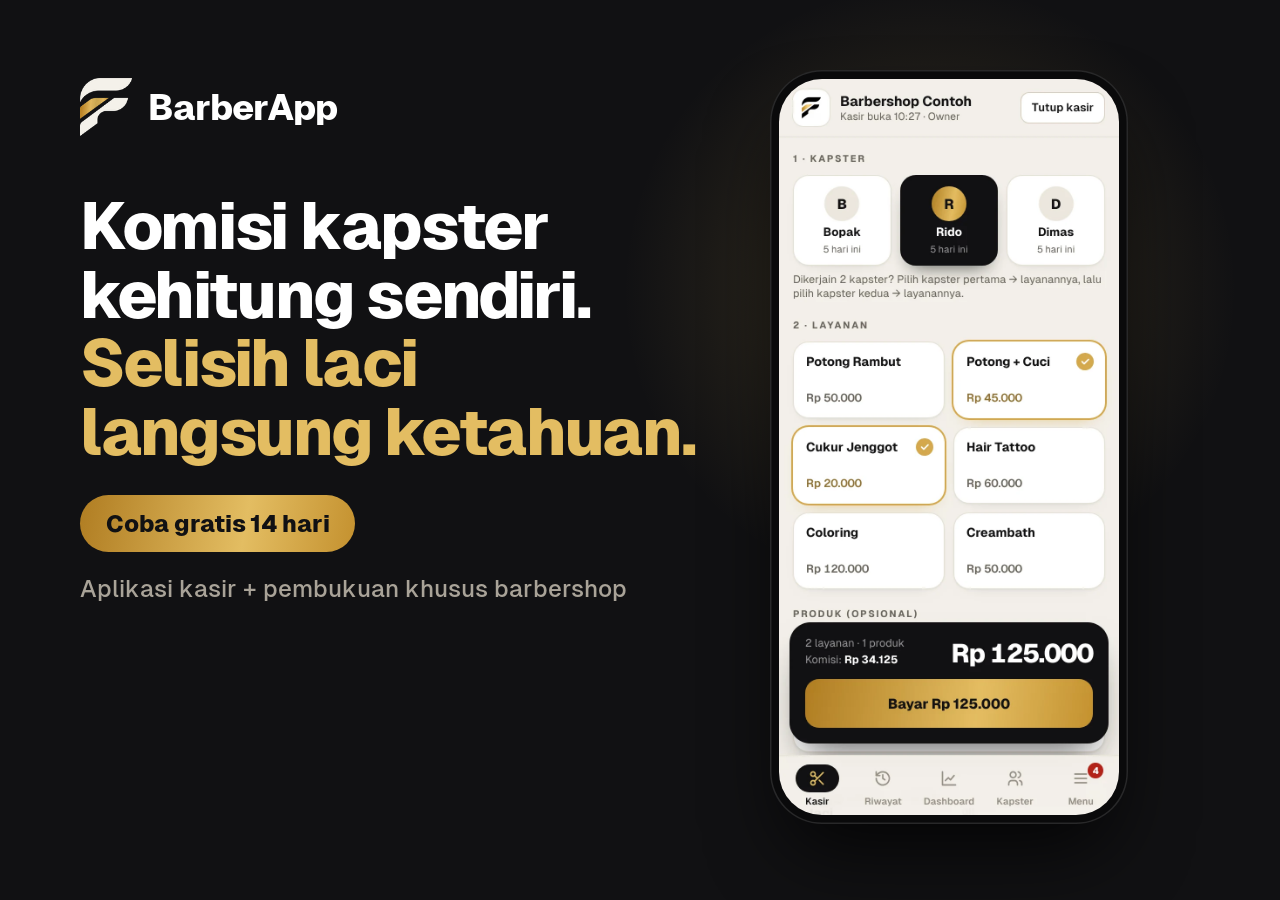
==== tools/og.html @ f5767892 "Landing page BarberApp: static site, aset, og-image, config deploy Co-Authored-By: Claude Opus 5.5 <" ====
<!doctype html>
<html><head><meta charset="utf-8">
<style>
@font-face{font-family:Geist;src:url(../assets/fonts/geist-500.woff2);font-weight:500}
@font-face{font-family:Geist;src:url(../assets/fonts/geist-800.woff2);font-weight:800}
html,body{margin:0}
body{width:1200px;height:630px;overflow:hidden;background:#111113;color:#fff;font-family:Geist,sans-serif;position:relative}
.glow{position:absolute;right:-80px;top:-60px;width:700px;height:700px;background:radial-gradient(circle,rgba(227,189,98,.20),transparent 62%)}
.copy{position:absolute;left:80px;top:78px;width:620px}
.brand{display:flex;align-items:center;gap:16px;font-weight:800;font-size:36px;letter-spacing:-.03em}
.brand img{width:52px;height:58px}
h1{font-size:66px;line-height:1.04;letter-spacing:-.035em;font-weight:800;margin:56px 0 28px}
h1 span{color:#E3BD62}
.pill{display:inline-block;padding:14px 26px;border-radius:999px;background:linear-gradient(100deg,#B07D22,#E3BD62 60%,#C4912F);color:#111113;font-weight:800;font-size:24px;letter-spacing:-.01em}
.sub{color:#A9A398;font-size:24px;font-weight:500;margin-top:22px}
.phone{position:absolute;left:770px;top:70px;width:340px;padding:9px;border-radius:52px;background:#0A0A0B;box-shadow:0 0 0 1.5px rgba(255,255,255,.12) inset,0 40px 80px -20px rgba(0,0,0,.8)}
.phone img{display:block;width:100%;border-radius:43px}
</style></head><body>
<div class="glow"></div>
<div class="copy">
  <div class="brand"><img src="../assets/logo-ondark-96.png">BarberApp</div>
  <h1>Komisi kapster kehitung sendiri. <span>Selisih laci langsung ketahuan.</span></h1>
  <span class="pill">Coba gratis 14 hari</span>
  <div class="sub">Aplikasi kasir + pembukuan khusus barbershop</div>
</div>
<div class="phone"><img src="../assets/ss-kasir.webp"></div>
</body></html>
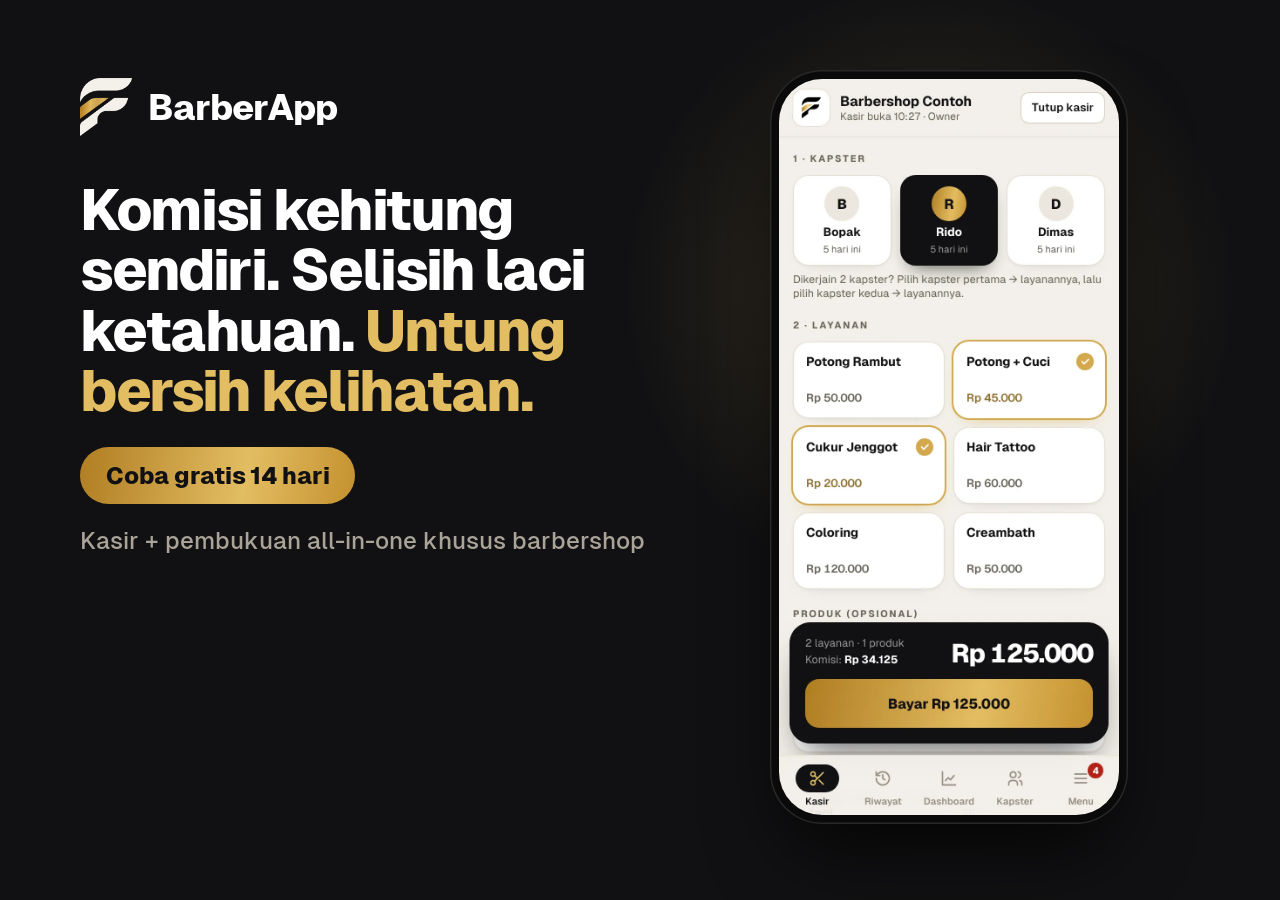
==== commit 7481872b: "Rekonstruksi landing page: all-in-one, slide fitur, panduan, masalah owner - Hero & copy diposisikan" ====
--- a/tools/og.html
+++ b/tools/og.html
@@ -9,7 +9,7 @@
 .copy{position:absolute;left:80px;top:78px;width:620px}
 .brand{display:flex;align-items:center;gap:16px;font-weight:800;font-size:36px;letter-spacing:-.03em}
 .brand img{width:52px;height:58px}
-h1{font-size:66px;line-height:1.04;letter-spacing:-.035em;font-weight:800;margin:56px 0 28px}
+h1{font-size:58px;line-height:1.04;letter-spacing:-.035em;font-weight:800;margin:44px 0 26px}
 h1 span{color:#E3BD62}
 .pill{display:inline-block;padding:14px 26px;border-radius:999px;background:linear-gradient(100deg,#B07D22,#E3BD62 60%,#C4912F);color:#111113;font-weight:800;font-size:24px;letter-spacing:-.01em}
 .sub{color:#A9A398;font-size:24px;font-weight:500;margin-top:22px}
@@ -19,9 +19,9 @@
 <div class="glow"></div>
 <div class="copy">
   <div class="brand"><img src="../assets/logo-ondark-96.png">BarberApp</div>
-  <h1>Komisi kapster kehitung sendiri. <span>Selisih laci langsung ketahuan.</span></h1>
+  <h1>Komisi kehitung sendiri. Selisih laci ketahuan. <span>Untung bersih kelihatan.</span></h1>
   <span class="pill">Coba gratis 14 hari</span>
-  <div class="sub">Aplikasi kasir + pembukuan khusus barbershop</div>
+  <div class="sub">Kasir + pembukuan all-in-one khusus barbershop</div>
 </div>
 <div class="phone"><img src="../assets/ss-kasir.webp"></div>
 </body></html>
